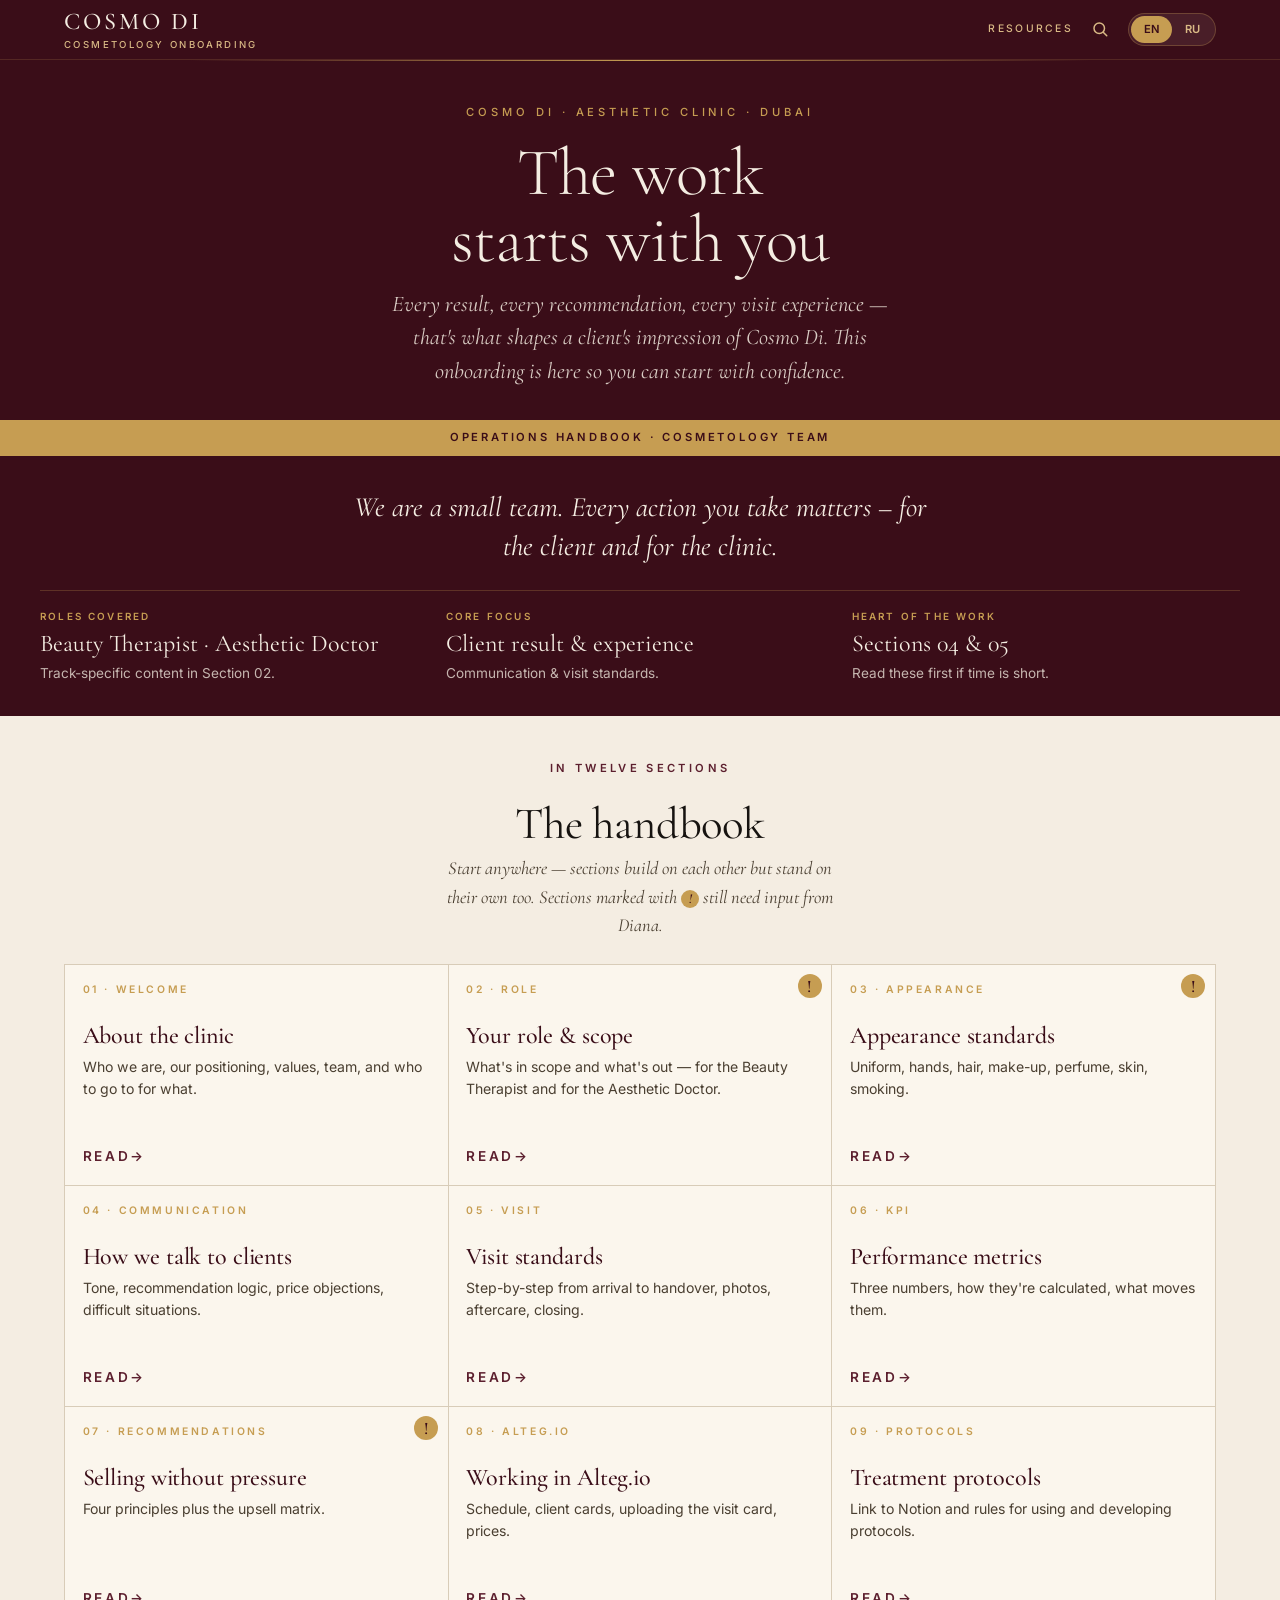
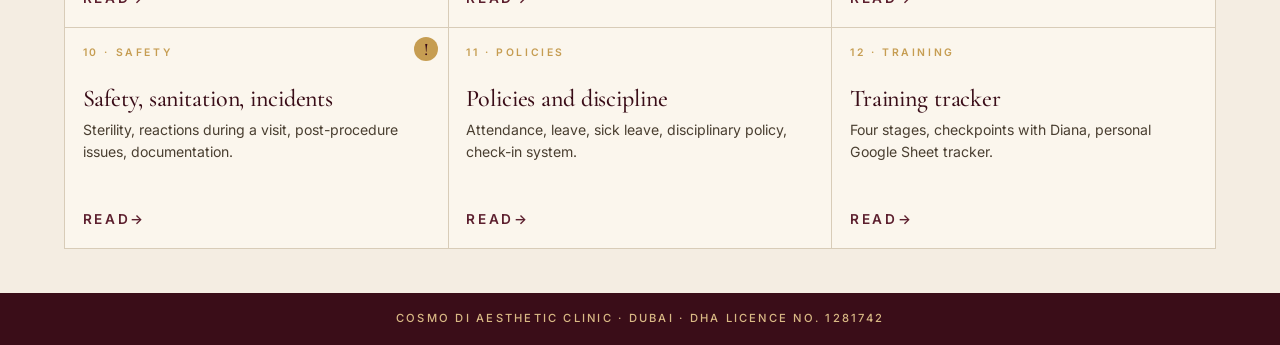
==== index.html @ f695a18b "Add files via upload" ====
<!DOCTYPE html>
<html lang="en">
<head>
  <meta charset="UTF-8">
  <meta name="viewport" content="width=device-width, initial-scale=1.0">
  <title>Cosmo Di — Cosmetologist Onboarding</title>
  <link rel="stylesheet" href="styles.css">
</head>
<body>

  <header class="topbar">
    <div class="topbar-inner">
      <a href="index.html" class="brand">
        <span class="brand-text">Cosmo Di</span>
        <span class="brand-sub lang-en">Cosmetology Onboarding</span>
        <span class="brand-sub lang-ru">Онбординг для косметологов</span>
      </a>
      <div class="topbar-right">
        <a href="resources.html" class="resources-link">
          <span class="lang-en">Resources</span>
          <span class="lang-ru">Ресурсы</span>
        </a>
        <button class="site-search-trigger" aria-label="Search">
          <svg width="18" height="18" viewBox="0 0 24 24" fill="none" stroke="currentColor" stroke-width="2" stroke-linecap="round" stroke-linejoin="round">
            <circle cx="11" cy="11" r="7"/>
            <line x1="21" y1="21" x2="16.65" y2="16.65"/>
          </svg>
        </button>
        <div class="lang-switch">
          <button class="lang-btn" data-lang="en">EN</button>
          <button class="lang-btn" data-lang="ru">RU</button>
        </div>
      </div>
    </div>
  </header>

  <div class="page">

    <section class="hero-dark">
      <div class="hero-dark-inner">
        <span class="hero-eyebrow-gold">Cosmo Di · Aesthetic Clinic · Dubai</span>
        <h1 class="lang-en">The work<br>starts with you</h1>
        <h1 class="lang-ru">Работа<br>начинается с тебя</h1>
        <p class="hero-dark-lead lang-en">Every result, every recommendation, every visit experience — that's what shapes a client's impression of Cosmo Di. This onboarding is here so you can start with confidence.</p>
        <p class="hero-dark-lead lang-ru">Каждый результат, каждая рекомендация, каждый опыт визита — именно из этого складывается впечатление клиента о Cosmo Di. Этот онбординг здесь для того, чтобы ты могла начать работать уверенно.</p>
      </div>
    </section>

    <div class="gold-bar">
      <span class="lang-en">Operations Handbook · Cosmetology Team</span>
      <span class="lang-ru">Операционное руководство · Косметологическая команда</span>
    </div>

    <section class="intro">
      <p class="intro-tagline lang-en">We are a small team. Every action you take matters – for the client and for the clinic.</p>
      <p class="intro-tagline lang-ru">Мы – небольшая команда. Каждое твоё действие важно – и для клиента, и для клиники.</p>

      <div class="intro-grid">
        <div class="intro-fact">
          <div class="intro-fact-label lang-en">Roles covered</div>
          <div class="intro-fact-label lang-ru">Кому предназначен</div>
          <div class="intro-fact-value lang-en">Beauty Therapist · Aesthetic Doctor</div>
          <div class="intro-fact-value lang-ru">Beauty Therapist · Aesthetic Doctor</div>
          <div class="lang-en">Track-specific content in Section 02.</div>
          <div class="lang-ru">Контент по треку — в разделе 02.</div>
        </div>

        <div class="intro-fact">
          <div class="intro-fact-label lang-en">Core focus</div>
          <div class="intro-fact-label lang-ru">Главный фокус</div>
          <div class="intro-fact-value lang-en">Client result &amp; experience</div>
          <div class="intro-fact-value lang-ru">Результат и опыт клиента</div>
          <div class="lang-en">Communication &amp; visit standards.</div>
          <div class="lang-ru">Коммуникация и стандарт визита.</div>
        </div>

        <div class="intro-fact">
          <div class="intro-fact-label lang-en">Heart of the work</div>
          <div class="intro-fact-label lang-ru">Сердце работы</div>
          <div class="intro-fact-value lang-en">Sections 04 &amp; 05</div>
          <div class="intro-fact-value lang-ru">Разделы 04 и 05</div>
          <div class="lang-en">Read these first if time is short.</div>
          <div class="lang-ru">Если времени мало — начни с них.</div>
        </div>
      </div>
    </section>

    <section class="sections">
      <div class="sections-eyebrow lang-en">In twelve sections</div>
      <div class="sections-eyebrow lang-ru">Двенадцать разделов</div>
      <h2 class="sections-heading lang-en">The handbook</h2>
      <h2 class="sections-heading lang-ru">Руководство</h2>
      <p class="sections-intro lang-en">Start anywhere — sections build on each other but stand on their own too. Sections marked with <span style="display: inline-flex; width: 18px; height: 18px; background: var(--gold); color: var(--burgundy-deep); border-radius: 50%; align-items: center; justify-content: center; font-family: var(--font-display); font-size: 0.85rem; font-weight: 600; vertical-align: middle; line-height: 1;">!</span> still need input from Diana.</p>
      <p class="sections-intro lang-ru">Можно начинать с любого раздела — они построены друг на друге, но каждый работает и сам по себе. Разделы со значком <span style="display: inline-flex; width: 18px; height: 18px; background: var(--gold); color: var(--burgundy-deep); border-radius: 50%; align-items: center; justify-content: center; font-family: var(--font-display); font-size: 0.85rem; font-weight: 600; vertical-align: middle; line-height: 1;">!</span> требуют доработки с Дианой.</p>

      <div class="sections-grid">

        <a class="section-card" href="01-welcome.html">
          <span class="section-num lang-en">01 · Welcome</span>
          <span class="section-num lang-ru">01 · Введение</span>
          <h3 class="section-title lang-en">About the clinic</h3>
          <h3 class="section-title lang-ru">О клинике</h3>
          <p class="section-desc lang-en">Who we are, our positioning, values, team, and who to go to for what.</p>
          <p class="section-desc lang-ru">Кто мы, позиционирование, ценности, команда и к кому по каким вопросам.</p>
          <span class="section-arrow lang-en">Read</span>
          <span class="section-arrow lang-ru">Открыть</span>
        </a>

        <a class="section-card section-card-needs-input" href="02-role.html">
          <span class="section-num lang-en">02 · Role</span>
          <span class="section-num lang-ru">02 · Роль</span>
          <h3 class="section-title lang-en">Your role &amp; scope</h3>
          <h3 class="section-title lang-ru">Роль и границы</h3>
          <p class="section-desc lang-en">What's in scope and what's out — for the Beauty Therapist and for the Aesthetic Doctor.</p>
          <p class="section-desc lang-ru">Что входит в scope и что нет — для Beauty Therapist и для Aesthetic Doctor.</p>
          <span class="section-arrow lang-en">Read</span>
          <span class="section-arrow lang-ru">Открыть</span>
        </a>

        <a class="section-card section-card-needs-input" href="03-appearance.html">
          <span class="section-num lang-en">03 · Appearance</span>
          <span class="section-num lang-ru">03 · Внешний вид</span>
          <h3 class="section-title lang-en">Appearance standards</h3>
          <h3 class="section-title lang-ru">Стандарты внешнего вида</h3>
          <p class="section-desc lang-en">Uniform, hands, hair, make-up, perfume, skin, smoking.</p>
          <p class="section-desc lang-ru">Форма, руки, волосы, макияж, парфюм, кожа, курение.</p>
          <span class="section-arrow lang-en">Read</span>
          <span class="section-arrow lang-ru">Открыть</span>
        </a>

        <a class="section-card" href="04-communication.html">
          <span class="section-num lang-en">04 · Communication</span>
          <span class="section-num lang-ru">04 · Общение</span>
          <h3 class="section-title lang-en">How we talk to clients</h3>
          <h3 class="section-title lang-ru">Как мы говорим с клиентом</h3>
          <p class="section-desc lang-en">Tone, recommendation logic, price objections, difficult situations.</p>
          <p class="section-desc lang-ru">Тон, логика рекомендаций, возражения по цене, сложные ситуации.</p>
          <span class="section-arrow lang-en">Read</span>
          <span class="section-arrow lang-ru">Открыть</span>
        </a>

        <a class="section-card" href="05-visit.html">
          <span class="section-num lang-en">05 · Visit</span>
          <span class="section-num lang-ru">05 · Визит</span>
          <h3 class="section-title lang-en">Visit standards</h3>
          <h3 class="section-title lang-ru">Стандарт визита</h3>
          <p class="section-desc lang-en">Step-by-step from arrival to handover, photos, aftercare, closing.</p>
          <p class="section-desc lang-ru">Пошагово от прихода до передачи, фото, aftercare, закрытие.</p>
          <span class="section-arrow lang-en">Read</span>
          <span class="section-arrow lang-ru">Открыть</span>
        </a>

        <a class="section-card" href="06-kpi.html">
          <span class="section-num lang-en">06 · KPI</span>
          <span class="section-num lang-ru">06 · KPI</span>
          <h3 class="section-title lang-en">Performance metrics</h3>
          <h3 class="section-title lang-ru">Показатели работы</h3>
          <p class="section-desc lang-en">Three numbers, how they're calculated, what moves them.</p>
          <p class="section-desc lang-ru">Три цифры, как считаются, что на них влияет.</p>
          <span class="section-arrow lang-en">Read</span>
          <span class="section-arrow lang-ru">Открыть</span>
        </a>

        <a class="section-card section-card-needs-input" href="07-selling.html">
          <span class="section-num lang-en">07 · Recommendations</span>
          <span class="section-num lang-ru">07 · Рекомендации</span>
          <h3 class="section-title lang-en">Selling without pressure</h3>
          <h3 class="section-title lang-ru">Как продавать без впаривания</h3>
          <p class="section-desc lang-en">Four principles plus the upsell matrix.</p>
          <p class="section-desc lang-ru">Четыре принципа и матрица апсейла.</p>
          <span class="section-arrow lang-en">Read</span>
          <span class="section-arrow lang-ru">Открыть</span>
        </a>

        <a class="section-card" href="08-altegio.html">
          <span class="section-num lang-en">08 · Alteg.io</span>
          <span class="section-num lang-ru">08 · Alteg.io</span>
          <h3 class="section-title lang-en">Working in Alteg.io</h3>
          <h3 class="section-title lang-ru">Работа в Alteg.io</h3>
          <p class="section-desc lang-en">Schedule, client cards, uploading the visit card, prices.</p>
          <p class="section-desc lang-ru">Расписание, карты клиентов, загрузка карты визита, цены.</p>
          <span class="section-arrow lang-en">Read</span>
          <span class="section-arrow lang-ru">Открыть</span>
        </a>

        <a class="section-card" href="09-protocols.html">
          <span class="section-num lang-en">09 · Protocols</span>
          <span class="section-num lang-ru">09 · Протоколы</span>
          <h3 class="section-title lang-en">Treatment protocols</h3>
          <h3 class="section-title lang-ru">Протоколы процедур</h3>
          <p class="section-desc lang-en">Link to Notion and rules for using and developing protocols.</p>
          <p class="section-desc lang-ru">Ссылка на Notion и правила работы с протоколами.</p>
          <span class="section-arrow lang-en">Read</span>
          <span class="section-arrow lang-ru">Открыть</span>
        </a>

        <a class="section-card section-card-needs-input" href="10-safety.html">
          <span class="section-num lang-en">10 · Safety</span>
          <span class="section-num lang-ru">10 · Безопасность</span>
          <h3 class="section-title lang-en">Safety, sanitation, incidents</h3>
          <h3 class="section-title lang-ru">Безопасность, санитария, инциденты</h3>
          <p class="section-desc lang-en">Sterility, reactions during a visit, post-procedure issues, documentation.</p>
          <p class="section-desc lang-ru">Стерильность, реакции во время визита, осложнения после, документирование.</p>
          <span class="section-arrow lang-en">Read</span>
          <span class="section-arrow lang-ru">Открыть</span>
        </a>

        <a class="section-card" href="11-policies.html">
          <span class="section-num lang-en">11 · Policies</span>
          <span class="section-num lang-ru">11 · Политики</span>
          <h3 class="section-title lang-en">Policies and discipline</h3>
          <h3 class="section-title lang-ru">Политики и дисциплина</h3>
          <p class="section-desc lang-en">Attendance, leave, sick leave, disciplinary policy, check-in system.</p>
          <p class="section-desc lang-ru">Аттенданс, отпуск, больничный, дисциплинарная политика, чек-ины.</p>
          <span class="section-arrow lang-en">Read</span>
          <span class="section-arrow lang-ru">Открыть</span>
        </a>

        <a class="section-card" href="12-training.html">
          <span class="section-num lang-en">12 · Training</span>
          <span class="section-num lang-ru">12 · Обучение</span>
          <h3 class="section-title lang-en">Training tracker</h3>
          <h3 class="section-title lang-ru">Трекер обучения</h3>
          <p class="section-desc lang-en">Four stages, checkpoints with Diana, personal Google Sheet tracker.</p>
          <p class="section-desc lang-ru">Четыре этапа, контрольные точки с Дианой, личный Google-трекер.</p>
          <span class="section-arrow lang-en">Read</span>
          <span class="section-arrow lang-ru">Открыть</span>
        </a>

      </div>
    </section>

    <p class="footer-note">Cosmo Di Aesthetic Clinic · Dubai · DHA Licence No. 1281742</p>

  </div>

  <!-- Search overlay -->
  <div class="site-search-overlay">
    <div class="site-search-panel">
      <div class="site-search-bar">
        <svg class="site-search-bar-icon" width="18" height="18" viewBox="0 0 24 24" fill="none" stroke="currentColor" stroke-width="2" stroke-linecap="round" stroke-linejoin="round">
          <circle cx="11" cy="11" r="7"/>
          <line x1="21" y1="21" x2="16.65" y2="16.65"/>
        </svg>
        <input type="text" class="site-search-input" placeholder="Search the handbook…">
        <button class="site-search-close">ESC</button>
      </div>
      <p class="site-search-hint lang-en">Type at least 2 letters · Cmd/Ctrl + K to open</p>
      <p class="site-search-hint lang-ru">Минимум 2 буквы · Cmd/Ctrl + K чтобы открыть</p>
      <div class="site-search-results"></div>
    </div>
  </div>

  <script src="script.js"></script>
</body>
</html>
---- styles.css ----
/* ============================================================
   Cosmo Di — Cosmetologist Onboarding
   Editorial design — burgundy + cream + gold.
============================================================ */

@import url('https://fonts.googleapis.com/css2?family=Cormorant+Garamond:ital,wght@0,300;0,400;0,500;0,600;1,400&family=Inter:wght@300;400;500;600;700&display=swap');

:root {
  /* Brand palette */
  --burgundy-deep: #3a0d18;
  --burgundy:      #5c1f2e;
  --burgundy-700:  #6e2438;
  --burgundy-500:  #8a3450;
  --burgundy-300:  #c08799;
  --burgundy-100:  #f0dce3;
  --burgundy-50:   #faeef1;

  --cream:        #f4ede2;
  --cream-deep:   #e8dccb;
  --paper:        #fbf6ed;
  --bone:         #d8ccb8;

  --gold:         #c69d52;
  --gold-light:   #d9b985;

  --warm-grey:    #8c8268;
  --ink-light:    #4a3f31;
  --ink:          #2b251c;
  --ink-deep:     #161310;

  --success: #4f6b51;
  --warning: #a8743a;
  --danger:  #8c2e2a;

  --font-display: 'Cormorant Garamond', 'Georgia', serif;
  --font-body:    'Inter', -apple-system, BlinkMacSystemFont, sans-serif;

  --space-1: 0.25rem;
  --space-2: 0.4rem;
  --space-3: 0.6rem;
  --space-4: 0.85rem;
  --space-5: 1.1rem;
  --space-6: 1.5rem;
  --space-7: 2rem;
  --space-8: 2.75rem;
  --space-9: 3.75rem;
  --space-10: 5rem;

  --max-content: 880px;
  --max-wide: 1200px;
  --radius-sm: 2px;
  --radius-md: 4px;
  --radius-lg: 6px;

  --t-fast: 150ms ease;
  --t-base: 250ms cubic-bezier(0.4, 0, 0.2, 1);
}

* { box-sizing: border-box; margin: 0; padding: 0; }

html {
  -webkit-font-smoothing: antialiased;
  -moz-osx-font-smoothing: grayscale;
  scroll-behavior: smooth;
}

body {
  font-family: var(--font-body);
  font-weight: 400;
  font-size: 16px;
  line-height: 1.55;
  color: var(--ink);
  background: var(--cream);
  min-height: 100vh;
}

/* ============================================================
   LANGUAGE TOGGLE
============================================================ */
.lang-en, .lang-ru { display: none !important; }

html[lang="en"] .lang-en { display: revert !important; }
html[lang="ru"] .lang-ru { display: revert !important; }

html[lang="en"] span.lang-en,
html[lang="ru"] span.lang-ru {
  display: inline !important;
}

html[lang="en"] .lang-en.block,
html[lang="ru"] .lang-ru.block {
  display: block !important;
}

/* ============================================================
   Typography
============================================================ */
h1, h2, h3, h4 {
  font-family: var(--font-display);
  font-weight: 400;
  line-height: 1.05;
  color: var(--ink-deep);
  letter-spacing: -0.005em;
}

h1 {
  font-size: clamp(2.25rem, 4.5vw, 3.4rem);
  font-weight: 400;
  margin-bottom: var(--space-4);
}

h2 {
  font-size: clamp(1.6rem, 2.8vw, 2.1rem);
  font-weight: 400;
  margin-top: var(--space-6);
  margin-bottom: var(--space-3);
}

h2:first-child { margin-top: 0; }

h3 {
  font-size: 1.25rem;
  font-weight: 500;
  margin-top: var(--space-4);
  margin-bottom: var(--space-2);
  color: var(--burgundy);
}

h4 {
  font-family: var(--font-body);
  font-size: 0.7rem;
  font-weight: 700;
  text-transform: uppercase;
  letter-spacing: 0.2em;
  color: var(--burgundy);
  margin-top: var(--space-4);
  margin-bottom: var(--space-2);
}

p { margin-bottom: var(--space-3); line-height: 1.55; }

a {
  color: var(--burgundy);
  text-decoration: none;
  border-bottom: 1px solid var(--burgundy-300);
  transition: color var(--t-fast), border-color var(--t-fast);
}

a:hover { color: var(--burgundy-700); border-color: var(--burgundy); }

strong { font-weight: 600; color: var(--ink-deep); }
em { font-style: italic; }

ul, ol { margin-bottom: var(--space-4); padding-left: var(--space-5); }
li { margin-bottom: var(--space-1); line-height: 1.5; }
li::marker { color: var(--burgundy); }

code {
  font-family: 'SF Mono', Menlo, Monaco, monospace;
  font-size: 0.875em;
  background: var(--burgundy-50);
  color: var(--burgundy);
  padding: 0.1em 0.4em;
  border-radius: var(--radius-sm);
}

blockquote {
  border-left: 2px solid var(--gold);
  padding-left: var(--space-5);
  margin: var(--space-4) 0;
  font-style: italic;
  color: var(--ink-light);
  font-family: var(--font-display);
  font-size: 1.2rem;
  line-height: 1.5;
}

hr { border: 0; height: 1px; background: var(--bone); margin: var(--space-6) 0; }

/* ============================================================
   Top bar
============================================================ */
.topbar {
  position: sticky;
  top: 0;
  z-index: 100;
  background: var(--burgundy-deep);
  border-bottom: 1px solid rgba(198, 157, 82, 0.18);
}

.topbar-inner {
  max-width: var(--max-wide);
  margin: 0 auto;
  padding: var(--space-3) var(--space-6);
  display: flex;
  align-items: center;
  justify-content: space-between;
  gap: var(--space-5);
}

.brand {
  display: flex;
  flex-direction: column;
  text-decoration: none;
  border: none;
  color: var(--cream);
  line-height: 1;
}

.brand-text {
  font-family: var(--font-display);
  font-size: 1.5rem;
  font-weight: 500;
  letter-spacing: 0.12em;
  color: var(--cream);
  text-transform: uppercase;
}

.brand-sub {
  font-size: 0.6rem;
  text-transform: uppercase;
  letter-spacing: 0.25em;
  color: var(--gold-light);
  margin-top: 6px;
  font-weight: 500;
}

.topbar-right {
  display: flex;
  align-items: center;
  gap: var(--space-4);
}

.back-link, .resources-link {
  font-size: 0.65rem;
  color: var(--gold-light);
  border: none;
  text-transform: uppercase;
  letter-spacing: 0.22em;
  font-weight: 500;
  display: inline-flex;
  align-items: center;
  gap: var(--space-2);
}

.back-link::before { content: '←'; font-size: 1rem; }
.back-link:hover, .resources-link:hover { color: var(--cream); }

.lang-switch {
  display: inline-flex;
  background: rgba(244, 237, 226, 0.08);
  border: 1px solid rgba(198, 157, 82, 0.3);
  border-radius: 999px;
  overflow: hidden;
  font-size: 0.7rem;
  font-weight: 600;
  letter-spacing: 0.1em;
  padding: 2px;
}

.lang-btn {
  background: transparent;
  border: none;
  color: var(--gold-light);
  padding: 0.3rem 0.8rem;
  cursor: pointer;
  font: inherit;
  text-transform: uppercase;
  transition: all var(--t-fast);
  font-family: var(--font-body);
  border-radius: 999px;
}

.lang-btn.active {
  background: var(--gold);
  color: var(--burgundy-deep);
}

.lang-btn:not(.active):hover { color: var(--cream); }

/* ============================================================
   Page layout
============================================================ */
.page { position: relative; }

main {
  max-width: var(--max-content);
  margin: 0 auto;
  padding: var(--space-6) var(--space-6) var(--space-8);
}

/* ============================================================
   HERO (dark, index)
============================================================ */
.hero-dark {
  background: var(--burgundy-deep);
  color: var(--cream);
  padding: var(--space-8) var(--space-6) var(--space-7);
  text-align: center;
  position: relative;
  overflow: hidden;
}

.hero-dark::before {
  content: '';
  position: absolute;
  top: 0;
  left: 50%;
  transform: translateX(-50%);
  width: min(900px, 90%);
  height: 1px;
  background: linear-gradient(to right, transparent, var(--gold), transparent);
}

.hero-dark-inner {
  max-width: var(--max-content);
  margin: 0 auto;
}

.hero-eyebrow-gold {
  font-family: var(--font-body);
  font-size: 0.7rem;
  text-transform: uppercase;
  letter-spacing: 0.35em;
  color: var(--gold);
  font-weight: 500;
  margin-bottom: var(--space-5);
  display: block;
}

.hero-dark h1 {
  color: var(--cream);
  font-size: clamp(2.75rem, 6vw, 4.2rem);
  font-weight: 300;
  line-height: 1;
  margin-bottom: var(--space-4);
  letter-spacing: -0.01em;
}

.hero-dark-lead {
  font-family: var(--font-display);
  font-style: italic;
  font-size: clamp(1.15rem, 1.8vw, 1.4rem);
  color: rgba(244, 237, 226, 0.85);
  max-width: 52ch;
  margin: 0 auto;
  line-height: 1.5;
  font-weight: 400;
}

/* Gold divider bar */
.gold-bar {
  background: var(--gold);
  padding: var(--space-3) var(--space-4);
  text-align: center;
  font-family: var(--font-body);
  font-size: 0.7rem;
  font-weight: 600;
  text-transform: uppercase;
  letter-spacing: 0.25em;
  color: var(--burgundy-deep);
}

/* Standard hero (light cream version, section pages) */
.hero {
  max-width: var(--max-content);
  margin: 0 auto;
  padding: var(--space-7) var(--space-6) var(--space-5);
}

.hero-eyebrow {
  font-family: var(--font-body);
  font-size: 0.7rem;
  text-transform: uppercase;
  letter-spacing: 0.28em;
  color: var(--burgundy);
  font-weight: 600;
  margin-bottom: var(--space-3);
  display: block;
}

.hero-lead {
  font-family: var(--font-display);
  font-size: clamp(1.15rem, 1.8vw, 1.4rem);
  font-style: italic;
  font-weight: 400;
  color: var(--ink-light);
  margin-top: var(--space-3);
  max-width: 64ch;
  line-height: 1.45;
}

/* ============================================================
   Index — intro facts
============================================================ */
.intro {
  background: var(--burgundy-deep);
  color: var(--cream);
  padding: var(--space-7) var(--space-6);
  text-align: center;
}

.intro-tagline {
  font-family: var(--font-display);
  font-style: italic;
  font-size: clamp(1.3rem, 2.5vw, 1.75rem);
  color: var(--cream);
  max-width: 48ch;
  margin: 0 auto var(--space-6);
  line-height: 1.4;
  font-weight: 400;
}

.intro-grid {
  display: grid;
  grid-template-columns: repeat(auto-fit, minmax(180px, 1fr));
  gap: var(--space-5);
  max-width: var(--max-wide);
  margin: 0 auto;
  text-align: left;
  padding-top: var(--space-5);
  border-top: 1px solid rgba(198, 157, 82, 0.25);
}

.intro-fact {
  font-size: 0.85rem;
  line-height: 1.5;
  color: rgba(244, 237, 226, 0.75);
}

.intro-fact-label {
  font-size: 0.62rem;
  text-transform: uppercase;
  letter-spacing: 0.22em;
  color: var(--gold);
  margin-bottom: var(--space-2);
  font-weight: 600;
}

.intro-fact-value {
  font-family: var(--font-display);
  font-size: 1.5rem;
  color: var(--cream);
  font-weight: 400;
  margin-bottom: var(--space-1);
  line-height: 1.2;
}

/* ============================================================
   Section cards (index)
============================================================ */
.sections {
  max-width: var(--max-wide);
  margin: 0 auto;
  padding: var(--space-8) var(--space-6);
}

.sections-heading {
  text-align: center;
  margin-bottom: var(--space-2);
  font-size: clamp(2rem, 4vw, 2.8rem);
}

.sections-eyebrow {
  text-align: center;
  font-family: var(--font-body);
  font-size: 0.7rem;
  text-transform: uppercase;
  letter-spacing: 0.3em;
  color: var(--burgundy);
  font-weight: 600;
  margin-bottom: var(--space-3);
}

.sections-intro {
  text-align: center;
  font-family: var(--font-display);
  font-style: italic;
  color: var(--ink-light);
  font-size: 1.15rem;
  margin: 0 auto var(--space-6);
  max-width: 50ch;
}

.sections-grid {
  display: grid;
  grid-template-columns: repeat(auto-fill, minmax(310px, 1fr));
  gap: 1px;
  background: var(--bone);
  border: 1px solid var(--bone);
}

.section-card {
  position: relative;
  display: flex;
  flex-direction: column;
  background: var(--paper);
  padding: var(--space-5);
  text-decoration: none;
  color: var(--ink);
  transition: all var(--t-base);
  min-height: 220px;
  border: none;
}

.section-card::before {
  content: '';
  position: absolute;
  top: 0;
  left: 0;
  width: 100%;
  height: 2px;
  background: var(--burgundy);
  transform: scaleX(0);
  transform-origin: left;
  transition: transform var(--t-base);
}

.section-card:hover {
  background: #fff;
  transform: translateY(-2px);
}

.section-card:hover::before { transform: scaleX(1); }

.section-num {
  font-family: var(--font-body);
  font-size: 0.65rem;
  font-weight: 600;
  letter-spacing: 0.25em;
  color: var(--gold);
  text-transform: uppercase;
  margin-bottom: var(--space-3);
}

.section-title {
  font-family: var(--font-display);
  font-size: 1.5rem;
  font-weight: 500;
  color: var(--burgundy-deep);
  margin-bottom: var(--space-2);
  line-height: 1.15;
}

.section-desc {
  font-size: 0.88rem;
  line-height: 1.55;
  color: var(--ink-light);
  flex: 1;
}

.section-arrow {
  margin-top: var(--space-4);
  font-size: 0.85rem;
  letter-spacing: 0.2em;
  text-transform: uppercase;
  color: var(--burgundy);
  font-weight: 600;
  transition: transform var(--t-base);
  font-family: var(--font-body);
  display: inline-flex;
  align-items: center;
  gap: var(--space-2);
}

.section-arrow::after { content: '→'; transition: transform var(--t-base); }
.section-card:hover .section-arrow::after { transform: translateX(4px); }

/* "Needs Diana input" badge on section cards */
.section-card-needs-input::after {
  content: '!';
  position: absolute;
  top: var(--space-3);
  right: var(--space-3);
  width: 24px;
  height: 24px;
  background: var(--gold);
  color: var(--burgundy-deep);
  border-radius: 50%;
  display: flex;
  align-items: center;
  justify-content: center;
  font-family: var(--font-display);
  font-size: 1.1rem;
  font-weight: 600;
  line-height: 1;
}

/* ============================================================
   Content blocks
============================================================ */
.callout {
  background: var(--burgundy-50);
  border-left: 2px solid var(--burgundy);
  padding: var(--space-4) var(--space-5);
  margin: var(--space-4) 0;
  border-radius: 0 var(--radius-md) var(--radius-md) 0;
}

.callout p:last-child { margin-bottom: 0; }

.callout-warning { background: #f9efde; border-left-color: var(--warning); }
.callout-danger  { background: #f5e0de; border-left-color: var(--danger); }
.callout-success { background: #e7ede1; border-left-color: var(--success); }

.callout-title {
  font-family: var(--font-body);
  font-weight: 700;
  font-size: 0.7rem;
  text-transform: uppercase;
  letter-spacing: 0.2em;
  color: var(--burgundy);
  margin-bottom: var(--space-2);
  display: block;
}

.callout-warning .callout-title { color: var(--warning); }
.callout-danger  .callout-title { color: var(--danger); }
.callout-success .callout-title { color: var(--success); }

/* Compare */
.compare {
  display: grid;
  grid-template-columns: 1fr 1fr;
  gap: var(--space-4);
  margin: var(--space-4) 0;
}

.compare-card { padding: var(--space-4); border-radius: var(--radius-md); font-size: 0.9rem; line-height: 1.55; }
.compare-bad  { background: #f5e0de; border: 1px solid #e5beba; }
.compare-good { background: #e7ede1; border: 1px solid #c8d3c1; }

.compare-label {
  font-family: var(--font-body);
  font-size: 0.7rem;
  text-transform: uppercase;
  letter-spacing: 0.2em;
  font-weight: 700;
  margin-bottom: var(--space-2);
  display: block;
}

.compare-bad  .compare-label { color: var(--danger); }
.compare-good .compare-label { color: var(--success); }

/* Example block */
.example {
  background: var(--paper);
  border: 1px solid var(--bone);
  border-radius: var(--radius-md);
  padding: var(--space-4);
  margin: var(--space-4) 0;
  font-size: 0.9rem;
}

.example-label {
  font-family: var(--font-body);
  font-size: 0.7rem;
  text-transform: uppercase;
  letter-spacing: 0.2em;
  color: var(--burgundy);
  font-weight: 700;
  margin-bottom: var(--space-2);
}

/* Tables */
table { width: 100%; border-collapse: collapse; margin: var(--space-4) 0; font-size: 0.9rem; }

th, td {
  text-align: left;
  padding: var(--space-2) var(--space-4);
  border-bottom: 1px solid var(--bone);
  vertical-align: top;
}

th {
  font-family: var(--font-body);
  font-weight: 700;
  font-size: 0.68rem;
  text-transform: uppercase;
  letter-spacing: 0.18em;
  color: var(--burgundy);
  background: var(--paper);
  border-bottom: 2px solid var(--burgundy);
}

tbody tr:hover { background: var(--paper); }

/* KV list */
.kv-list { margin: var(--space-4) 0; }

.kv-row {
  display: grid;
  grid-template-columns: minmax(140px, 220px) 1fr;
  gap: var(--space-5);
  padding: var(--space-2) 0;
  border-bottom: 1px solid var(--bone);
}

.kv-row:last-child { border-bottom: none; }

.kv-key { font-family: var(--font-body); font-weight: 600; font-size: 0.85rem; color: var(--burgundy); }
.kv-val { font-size: 0.95rem; color: var(--ink); line-height: 1.5; }

/* KPI cards */
.kpi-grid {
  display: grid;
  grid-template-columns: repeat(auto-fill, minmax(200px, 1fr));
  gap: var(--space-3);
  margin: var(--space-4) 0;
}

.kpi-card {
  padding: var(--space-4);
  border: 1px solid var(--bone);
  border-radius: var(--radius-md);
  background: var(--paper);
  text-align: center;
}

.kpi-num {
  font-family: var(--font-display);
  font-size: 3rem;
  font-weight: 400;
  color: var(--burgundy);
  line-height: 1;
  display: block;
  margin-bottom: var(--space-2);
}

.kpi-label { font-size: 0.7rem; text-transform: uppercase; letter-spacing: 0.2em; font-weight: 600; color: var(--ink-light); }

/* Accordion */
.accordion { margin: var(--space-4) 0; }

.accordion details {
  border: 1px solid var(--bone);
  border-radius: var(--radius-md);
  margin-bottom: var(--space-2);
  background: var(--paper);
  overflow: hidden;
  transition: all var(--t-base);
}

.accordion details[open] { border-color: var(--burgundy-300); background: #fff; }

.accordion summary {
  padding: var(--space-3) var(--space-5);
  cursor: pointer;
  display: flex;
  align-items: center;
  justify-content: space-between;
  gap: var(--space-4);
  font-family: var(--font-display);
  font-size: 1.3rem;
  font-weight: 500;
  color: var(--ink-deep);
  list-style: none;
  transition: background var(--t-fast);
}

.accordion summary::-webkit-details-marker { display: none; }

.accordion summary::after {
  content: '+';
  font-size: 1.6rem;
  color: var(--burgundy);
  font-weight: 300;
  transition: transform var(--t-base);
}

.accordion details[open] summary::after { transform: rotate(45deg); }
.accordion summary:hover { background: rgba(92, 31, 46, 0.04); }
.accordion-body { padding: 0 var(--space-5) var(--space-4); border-top: 1px solid var(--bone); }

/* Steps */
.steps { counter-reset: step; list-style: none; padding: 0; margin: var(--space-4) 0; }

.steps > li {
  counter-increment: step;
  position: relative;
  padding-left: var(--space-7);
  padding-bottom: var(--space-4);
  margin-bottom: 0;
}

.steps > li::before {
  content: counter(step);
  position: absolute;
  left: 0;
  top: -2px;
  width: 30px;
  height: 30px;
  background: var(--burgundy);
  color: var(--cream);
  border-radius: 50%;
  display: flex;
  align-items: center;
  justify-content: center;
  font-family: var(--font-display);
  font-size: 0.95rem;
  font-weight: 500;
}

.steps > li:not(:last-child)::after {
  content: '';
  position: absolute;
  left: 14px;
  top: 30px;
  bottom: 0;
  width: 1px;
  background: var(--burgundy-300);
}

/* Section nav */
.section-nav {
  max-width: var(--max-content);
  margin: var(--space-7) auto var(--space-5);
  padding: var(--space-5) var(--space-6) 0;
  display: flex;
  justify-content: space-between;
  gap: var(--space-4);
  border-top: 1px solid var(--bone);
}

.section-nav-link {
  display: block;
  flex: 1;
  max-width: 48%;
  padding: var(--space-4);
  border: 1px solid var(--bone);
  border-radius: var(--radius-md);
  color: var(--ink);
  text-decoration: none;
  transition: all var(--t-base);
}

.section-nav-link:hover { border-color: var(--burgundy-300); background: var(--paper); }
.section-nav-link.prev { text-align: left; }
.section-nav-link.next { text-align: right; margin-left: auto; }

.section-nav-label {
  font-size: 0.62rem;
  text-transform: uppercase;
  letter-spacing: 0.22em;
  color: var(--warm-grey);
  margin-bottom: var(--space-1);
  font-weight: 600;
}

.section-nav-title { font-family: var(--font-display); font-size: 1.1rem; font-weight: 500; color: var(--burgundy); }

/* Footer note */
.footer-note {
  background: var(--burgundy-deep);
  color: var(--gold-light);
  margin: 0;
  padding: var(--space-5);
  text-align: center;
  font-size: 0.7rem;
  letter-spacing: 0.2em;
  text-transform: uppercase;
  font-weight: 500;
}

.footer-note-light {
  margin: var(--space-6) auto var(--space-5);
  max-width: var(--max-content);
  padding: 0 var(--space-6);
  text-align: center;
  font-size: 0.7rem;
  letter-spacing: 0.18em;
  text-transform: uppercase;
  color: var(--warm-grey);
}

/* Resource cards */
.resource-card {
  background: var(--paper);
  border: 1px solid var(--bone);
  border-radius: var(--radius-md);
  padding: var(--space-5);
  margin: var(--space-3) 0;
}

.resource-source {
  font-family: var(--font-body);
  font-size: 0.62rem;
  text-transform: uppercase;
  letter-spacing: 0.25em;
  color: var(--gold);
  font-weight: 600;
  margin-bottom: var(--space-2);
}

.resource-title {
  font-family: var(--font-display);
  font-size: 1.4rem;
  font-weight: 500;
  color: var(--burgundy-deep);
  margin-bottom: var(--space-2);
}

.resource-desc {
  font-size: 0.92rem;
  line-height: 1.55;
  color: var(--ink-light);
  margin-bottom: var(--space-3);
}

.resource-actions {
  display: flex;
  flex-wrap: wrap;
  gap: var(--space-3);
}

.resource-actions a {
  font-size: 0.78rem;
  font-weight: 500;
  text-transform: uppercase;
  letter-spacing: 0.12em;
  border: 1px solid var(--burgundy-300);
  padding: 0.4em 0.9em;
  border-radius: var(--radius-sm);
  transition: all var(--t-fast);
}

.resource-actions a:hover {
  background: var(--burgundy);
  color: var(--cream);
  border-color: var(--burgundy);
}

/* Screenshots */
.screenshot {
  margin: var(--space-4) 0;
  border: 1px solid var(--bone);
  border-radius: var(--radius-md);
  overflow: hidden;
  background: #fff;
}

.screenshot img {
  width: 100%;
  display: block;
}

.screenshot-caption {
  padding: var(--space-3) var(--space-4);
  font-size: 0.78rem;
  color: var(--ink-light);
  background: var(--paper);
  border-top: 1px solid var(--bone);
  font-style: italic;
  font-family: var(--font-display);
}

/* Track switcher (Block 2) */
.track-switcher {
  display: inline-flex;
  background: var(--paper);
  border: 1px solid var(--bone);
  border-radius: 999px;
  padding: 4px;
  margin: var(--space-4) 0 var(--space-5);
  gap: 4px;
}

.track-switcher button {
  background: transparent;
  border: none;
  font-family: var(--font-body);
  font-size: 0.72rem;
  text-transform: uppercase;
  letter-spacing: 0.18em;
  font-weight: 600;
  color: var(--burgundy);
  padding: 0.5rem 1.2rem;
  cursor: pointer;
  border-radius: 999px;
  transition: all var(--t-fast);
}

.track-switcher button.active {
  background: var(--burgundy);
  color: var(--cream);
}

.track-content { display: none; }
.track-content.active { display: block; }

/* ============================================================
   Site-wide search
============================================================ */
.site-search-trigger {
  background: transparent;
  border: none;
  color: var(--gold-light);
  cursor: pointer;
  padding: 0.3rem;
  display: inline-flex;
  align-items: center;
  justify-content: center;
  transition: color var(--t-fast);
}

.site-search-trigger:hover { color: var(--cream); }

.site-search-overlay {
  position: fixed;
  inset: 0;
  z-index: 1000;
  background: rgba(58, 13, 24, 0.55);
  backdrop-filter: blur(3px);
  display: none;
  align-items: flex-start;
  justify-content: center;
  padding: 8vh var(--space-4) var(--space-4);
}

.site-search-overlay.open { display: flex; }

.site-search-panel {
  width: 100%;
  max-width: 640px;
  background: var(--paper);
  border: 1px solid var(--gold);
  border-radius: var(--radius-md);
  box-shadow: 0 24px 60px rgba(22, 19, 16, 0.35);
  overflow: hidden;
  display: flex;
  flex-direction: column;
  max-height: 78vh;
}

.site-search-bar {
  display: flex;
  align-items: center;
  gap: var(--space-3);
  padding: var(--space-4) var(--space-5);
  border-bottom: 1px solid var(--bone);
  background: #fff;
}

.site-search-bar-icon { color: var(--burgundy); flex: none; }

.site-search-input {
  flex: 1;
  border: none;
  outline: none;
  background: transparent;
  font-family: var(--font-body);
  font-size: 1rem;
  color: var(--ink);
}

.site-search-close {
  background: transparent;
  border: 1px solid var(--bone);
  color: var(--ink-light);
  font-family: var(--font-body);
  font-size: 0.65rem;
  text-transform: uppercase;
  letter-spacing: 0.18em;
  font-weight: 600;
  padding: 0.35rem 0.7rem;
  border-radius: var(--radius-sm);
  cursor: pointer;
  transition: all var(--t-fast);
}

.site-search-close:hover { border-color: var(--burgundy); color: var(--burgundy); }

.site-search-hint {
  padding: var(--space-3) var(--space-5);
  font-size: 0.8rem;
  color: var(--warm-grey);
  font-style: italic;
}

.site-search-results { overflow-y: auto; }

.site-search-result {
  display: block;
  padding: var(--space-4) var(--space-5);
  border-bottom: 1px solid var(--bone);
  text-decoration: none;
  border-left: 2px solid transparent;
  transition: background var(--t-fast), border-color var(--t-fast);
}

.site-search-result:hover {
  background: var(--burgundy-50);
  border-left-color: var(--burgundy);
}

.site-search-result-label {
  display: block;
  font-family: var(--font-body);
  font-size: 0.62rem;
  text-transform: uppercase;
  letter-spacing: 0.22em;
  font-weight: 700;
  color: var(--burgundy);
  margin-bottom: var(--space-2);
}

.site-search-result-snippet {
  display: block;
  font-size: 0.88rem;
  line-height: 1.5;
  color: var(--ink-light);
}

.site-search-result-snippet mark {
  background: rgba(198, 157, 82, 0.35);
  color: var(--ink-deep);
  padding: 0 0.15em;
  border-radius: 2px;
}

.site-search-empty {
  padding: var(--space-6) var(--space-5);
  text-align: center;
  color: var(--warm-grey);
  font-style: italic;
  font-size: 0.9rem;
}

/* Mobile */
@media (max-width: 768px) {
  body { font-size: 15px; }
  .topbar-inner { padding: var(--space-3) var(--space-4); gap: var(--space-3); flex-wrap: wrap; }
  .brand-text { font-size: 1.1rem; }
  .brand-sub { font-size: 0.55rem; }
  main, .hero, .hero-dark, .intro { padding-left: var(--space-4); padding-right: var(--space-4); }
  .sections { padding: var(--space-6) var(--space-4); }
  .sections-grid { grid-template-columns: 1fr; }
  .intro-grid { grid-template-columns: 1fr 1fr; gap: var(--space-4); }
  .compare { grid-template-columns: 1fr; }
  .kv-row { grid-template-columns: 1fr; gap: var(--space-2); }
  .section-nav { flex-direction: column; padding-left: var(--space-4); padding-right: var(--space-4); }
  .section-nav-link { max-width: 100%; }
  table { font-size: 0.85rem; }
  th, td { padding: var(--space-2) var(--space-3); }
  .back-link, .resources-link { display: none; }
  .site-search-overlay { padding-top: 4vh; }
  .site-search-close { display: none; }
}

@keyframes fadeUp {
  from { opacity: 0; transform: translateY(8px); }
  to { opacity: 1; transform: translateY(0); }
}

.hero-dark, .intro, .hero, main > *, .sections-grid > * {
  animation: fadeUp 0.45s cubic-bezier(0.4, 0, 0.2, 1) backwards;
}
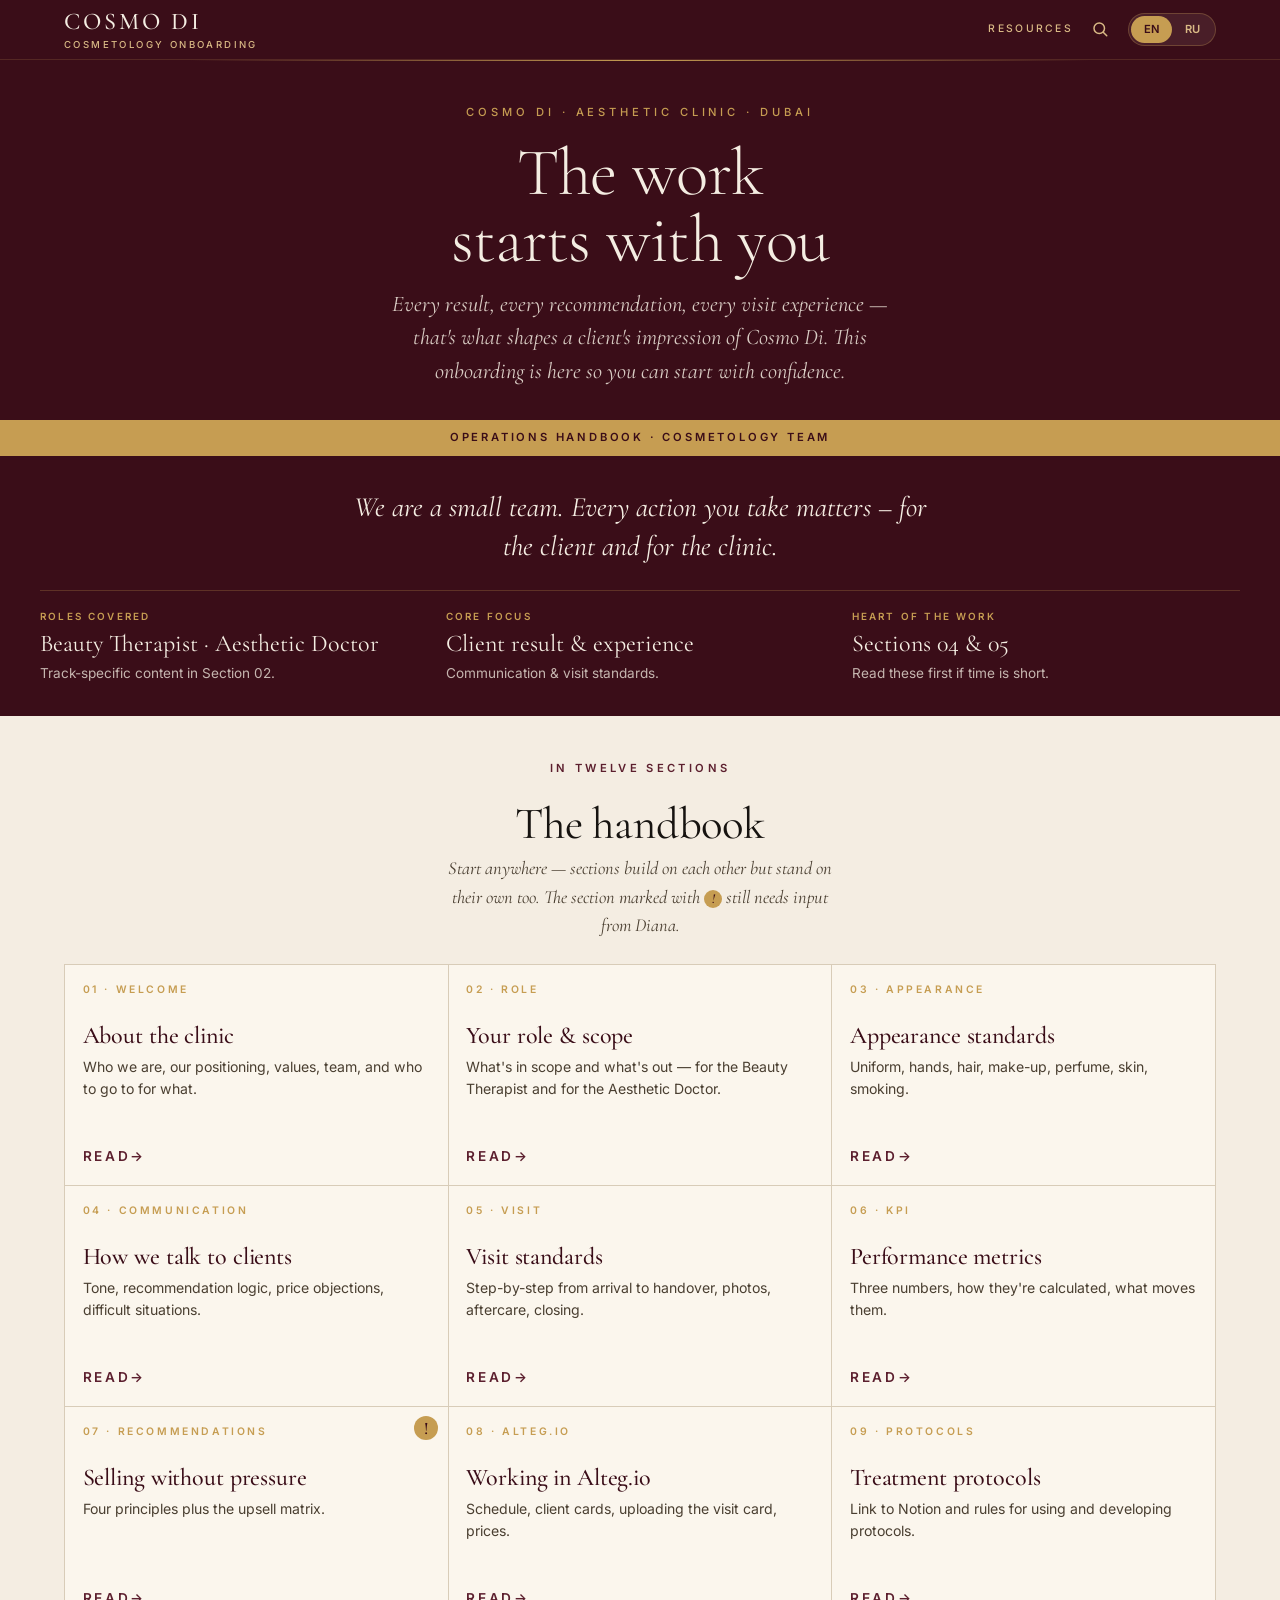
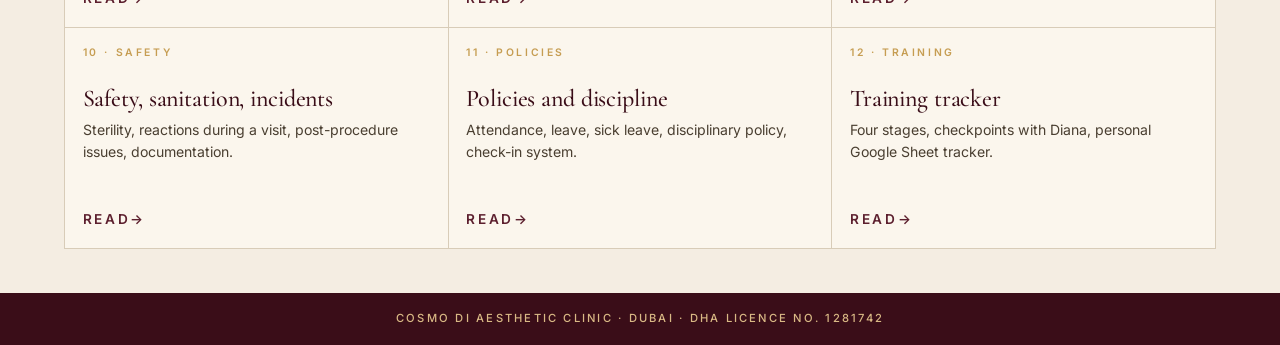
==== commit bf554eb2: "Add files via upload" ====
--- a/index.html
+++ b/index.html
@@ -90,8 +90,8 @@
       <div class="sections-eyebrow lang-ru">Двенадцать разделов</div>
       <h2 class="sections-heading lang-en">The handbook</h2>
       <h2 class="sections-heading lang-ru">Руководство</h2>
-      <p class="sections-intro lang-en">Start anywhere — sections build on each other but stand on their own too. Sections marked with <span style="display: inline-flex; width: 18px; height: 18px; background: var(--gold); color: var(--burgundy-deep); border-radius: 50%; align-items: center; justify-content: center; font-family: var(--font-display); font-size: 0.85rem; font-weight: 600; vertical-align: middle; line-height: 1;">!</span> still need input from Diana.</p>
-      <p class="sections-intro lang-ru">Можно начинать с любого раздела — они построены друг на друге, но каждый работает и сам по себе. Разделы со значком <span style="display: inline-flex; width: 18px; height: 18px; background: var(--gold); color: var(--burgundy-deep); border-radius: 50%; align-items: center; justify-content: center; font-family: var(--font-display); font-size: 0.85rem; font-weight: 600; vertical-align: middle; line-height: 1;">!</span> требуют доработки с Дианой.</p>
+      <p class="sections-intro lang-en">Start anywhere — sections build on each other but stand on their own too. The section marked with <span style="display: inline-flex; width: 18px; height: 18px; background: var(--gold); color: var(--burgundy-deep); border-radius: 50%; align-items: center; justify-content: center; font-family: var(--font-display); font-size: 0.85rem; font-weight: 600; vertical-align: middle; line-height: 1;">!</span> still needs input from Diana.</p>
+      <p class="sections-intro lang-ru">Можно начинать с любого раздела — они построены друг на друге, но каждый работает и сам по себе. Раздел со значком <span style="display: inline-flex; width: 18px; height: 18px; background: var(--gold); color: var(--burgundy-deep); border-radius: 50%; align-items: center; justify-content: center; font-family: var(--font-display); font-size: 0.85rem; font-weight: 600; vertical-align: middle; line-height: 1;">!</span> требует доработки с Дианой.</p>
 
       <div class="sections-grid">
 
@@ -106,7 +106,7 @@
           <span class="section-arrow lang-ru">Открыть</span>
         </a>
 
-        <a class="section-card section-card-needs-input" href="02-role.html">
+        <a class="section-card" href="02-role.html">
           <span class="section-num lang-en">02 · Role</span>
           <span class="section-num lang-ru">02 · Роль</span>
           <h3 class="section-title lang-en">Your role &amp; scope</h3>
@@ -117,7 +117,7 @@
           <span class="section-arrow lang-ru">Открыть</span>
         </a>
 
-        <a class="section-card section-card-needs-input" href="03-appearance.html">
+        <a class="section-card" href="03-appearance.html">
           <span class="section-num lang-en">03 · Appearance</span>
           <span class="section-num lang-ru">03 · Внешний вид</span>
           <h3 class="section-title lang-en">Appearance standards</h3>
@@ -194,7 +194,7 @@
           <span class="section-arrow lang-ru">Открыть</span>
         </a>
 
-        <a class="section-card section-card-needs-input" href="10-safety.html">
+        <a class="section-card" href="10-safety.html">
           <span class="section-num lang-en">10 · Safety</span>
           <span class="section-num lang-ru">10 · Безопасность</span>
           <h3 class="section-title lang-en">Safety, sanitation, incidents</h3>
